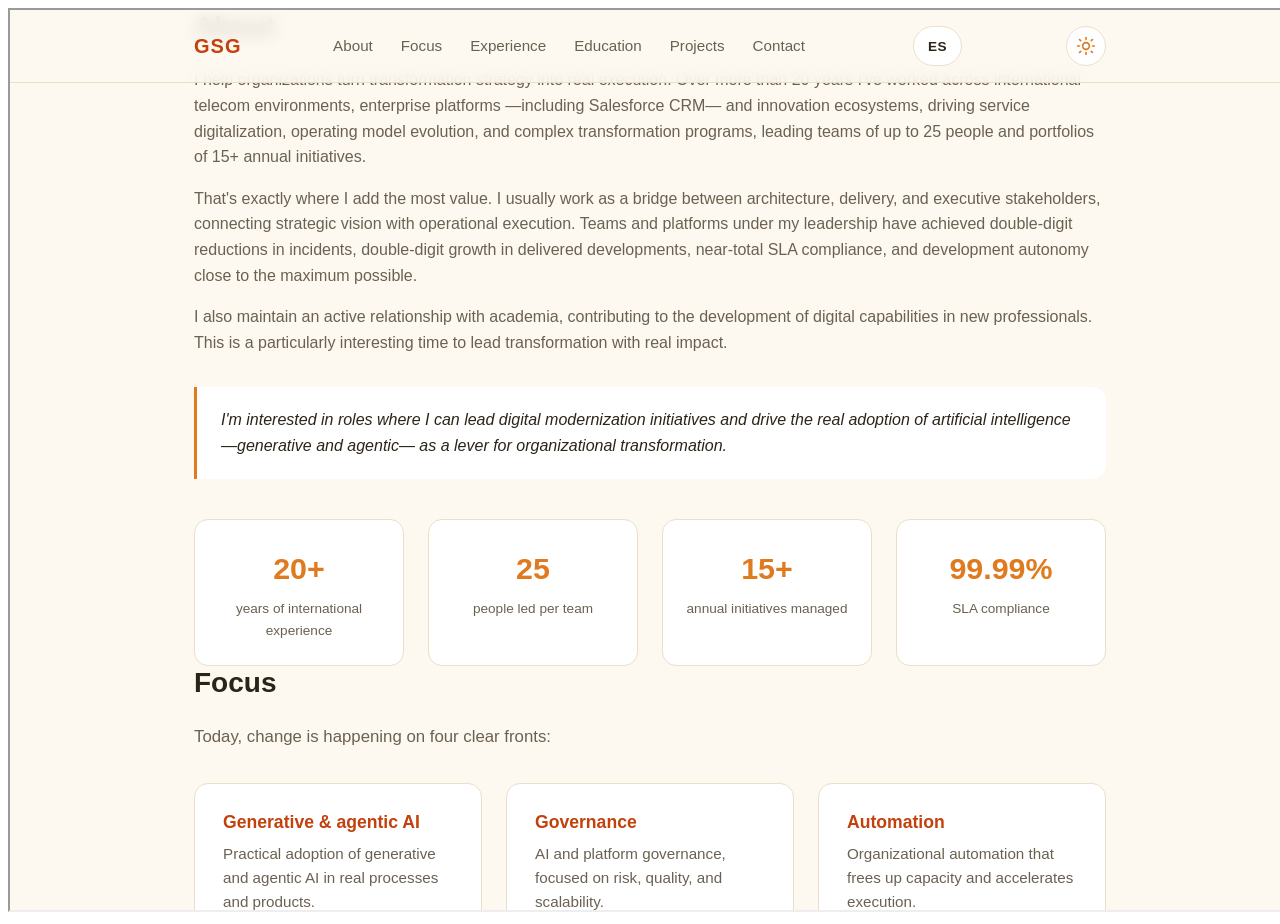
==== tests/smoke-test.html @ b6d68383 "Add ES/EN language toggle, Experience/Education sections from CV, and fix theme init bug" ====
<!DOCTYPE html>
<html>
<head><meta charset="UTF-8"><title>pending</title></head>
<body>
<iframe id="f" src="/index.html" style="width:1280px;height:900px"></iframe>
<script>
document.getElementById('f').addEventListener('load', () => {
  const results = [];
  const check = (name, pass) => results.push({ name, pass: !!pass });

  try {
    const doc = document.getElementById('f').contentDocument;
    const win = document.getElementById('f').contentWindow;
    const html = doc.documentElement;
    const toggle = doc.getElementById('theme-toggle');

    check('theme-toggle button exists', toggle);
    check('data-theme set on initial load', html.getAttribute('data-theme'));

    const before = html.getAttribute('data-theme');
    toggle.click();
    const after = html.getAttribute('data-theme');
    check('click flips data-theme', before !== after);
    check('aria-pressed matches dark state', toggle.getAttribute('aria-pressed') === String(after === 'dark'));
    check('theme choice persisted to localStorage', win.localStorage.getItem('theme') === after);

    toggle.click();
    check('second click flips back', html.getAttribute('data-theme') === before);

    const navToggle = doc.getElementById('nav-toggle');
    const navLinks = doc.querySelector('.nav-links');
    check('nav-toggle exists', navToggle);
    navToggle.click();
    check('mobile nav opens on click', navLinks.classList.contains('open'));
    navLinks.querySelector('a').click();
    check('mobile nav closes after link click', !navLinks.classList.contains('open'));

    const img = doc.querySelector('.hero-photo img');
    check('hero image loaded', img && img.complete && img.naturalWidth > 0);

    const year = doc.getElementById('year').textContent;
    check('footer year populated', /^\d{4}$/.test(year));

    ['about', 'focus', 'experience', 'education', 'projects', 'contact'].forEach(id => {
      check(`section #${id} exists`, doc.getElementById(id));
    });

    const langToggle = doc.getElementById('lang-toggle');
    const aboutTitle = doc.querySelector('[data-i18n="about.title"]');
    check('lang-toggle exists', langToggle);

    const langBefore = html.getAttribute('lang');
    const textBefore = aboutTitle.textContent;
    langToggle.click();
    const langAfter = html.getAttribute('lang');
    check('click flips html[lang]', langBefore !== langAfter);
    check('translated text changes on lang switch', aboutTitle.textContent !== textBefore);
    check('lang persisted to localStorage', win.localStorage.getItem('lang') === langAfter);

    langToggle.click();
    check('second click flips lang back', html.getAttribute('lang') === langBefore);
    check('translated text restored', aboutTitle.textContent === textBefore);

    check('timeline has 6 entries', doc.querySelectorAll('.timeline-item').length === 6);
    check('education has 4 entries', doc.querySelectorAll('.education-card').length === 4);

    const allPass = results.every(r => r.pass);
    document.title = (allPass ? 'ALL_PASS' : 'SOME_FAIL') + ' :: ' + JSON.stringify(results);
  } catch (e) {
    document.title = 'ERROR :: ' + e.message;
  }
});
</script>
</body>
</html>
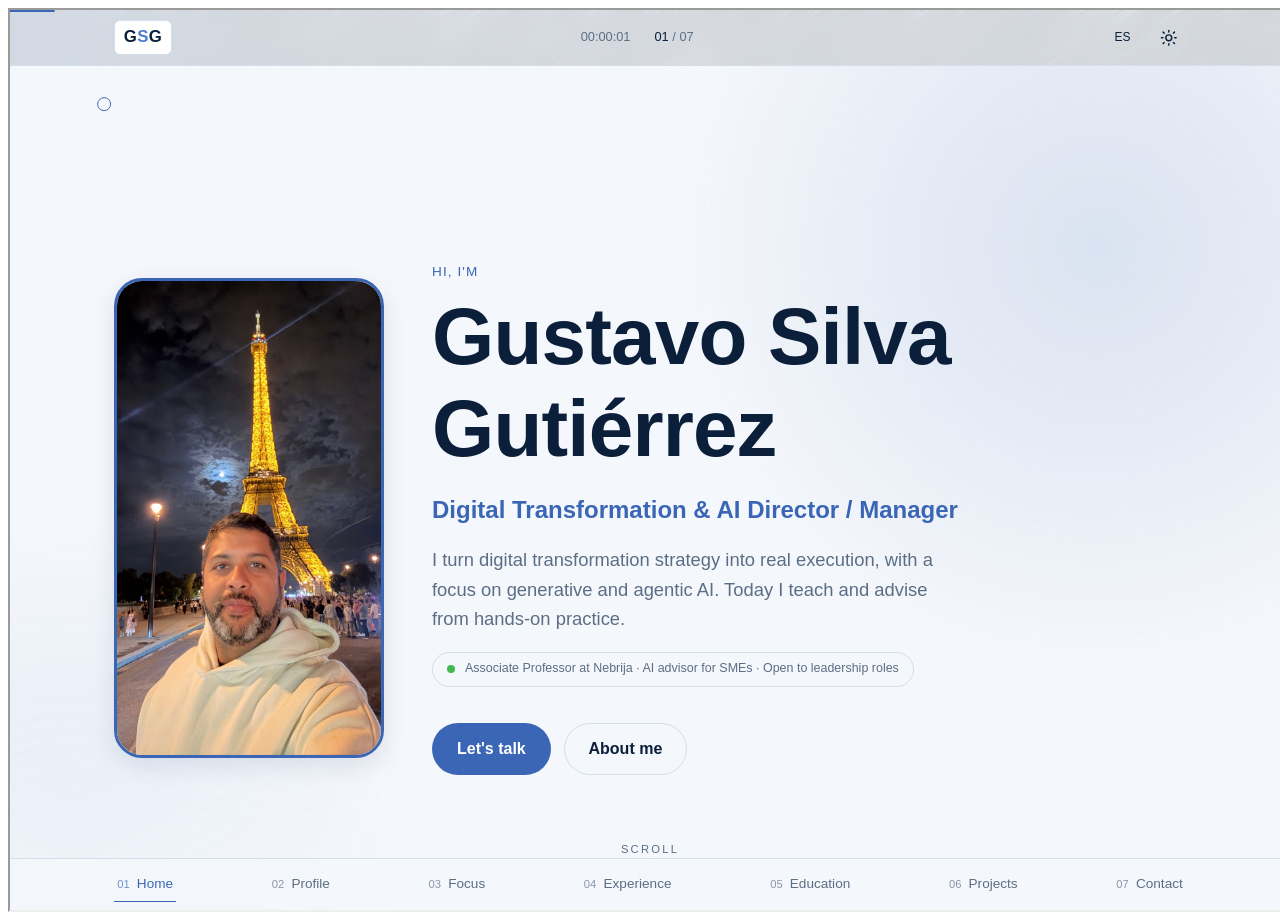
==== commit 25a20fbb: "Redesign portfolio: editorial layout, brand palette, real photo bands, CV 2026 content - Editorial m" ====
--- a/tests/smoke-test.html
+++ b/tests/smoke-test.html
@@ -61,7 +61,33 @@
     check('second click flips lang back', html.getAttribute('lang') === langBefore);
     check('translated text restored', aboutTitle.textContent === textBefore);
 
-    check('timeline has 6 entries', doc.querySelectorAll('.timeline-item').length === 6);
+    check('hero photo is the profile asset', img && /gustavo-profile\.jpg/.test(img.getAttribute('src')));
+    check('hero photo shows full body 270x480 (9:16, no distortion)', img && Math.round(img.getBoundingClientRect().width) === 270 && Math.round(img.getBoundingClientRect().height) === 480 && Math.abs(img.naturalWidth / img.naturalHeight - 270 / 480) < 0.01);
+    check('panels use 85vh min-height (-15% spacing), hero 100vh', (() => { const h = win.innerHeight; const p = Math.round(doc.getElementById('about').getBoundingClientRect().height); return p >= Math.round(h * 0.85) && Math.round(doc.getElementById('home').getBoundingClientRect().height) >= h; })());
+    check('hero photo is a rounded square, not a circle', img && parseFloat(win.getComputedStyle(img).borderTopLeftRadius) > 0 && win.getComputedStyle(img).borderTopLeftRadius !== '50%');
+    check('Arial is the body font', /Arial/.test(win.getComputedStyle(doc.body).fontFamily));
+    check('Arial is the heading font', /Arial/.test(win.getComputedStyle(doc.querySelector('h1')).fontFamily));
+    check('brand logo badge has blue S', doc.querySelector('.logo .s'));
+    check('brand navy applied in dark theme', (() => { toggle.click(); const bg = win.getComputedStyle(doc.documentElement).getPropertyValue('--bg').trim().toLowerCase(); const dark = html.getAttribute('data-theme') === 'dark'; toggle.click(); return dark ? bg === '#0b1f3a' : true; })());
+    const bandImgs = [...doc.querySelectorAll('.band .band-img')];
+    check('7 photo bands (hero top + 6 between sections)', bandImgs.length === 7);
+    check('bands sit between every pair of sections', [...doc.querySelectorAll('main > *')].map(n => n.tagName === 'FIGURE' ? 'F' : 'S').join('') === 'FSFSFSFSFSFSFS');
+    check('no visible image names or numbering (no figcaption)', doc.querySelectorAll('figcaption, .band-cap').length === 0 && !/Fig\.|FIG\./.test(doc.body.innerText));
+    check('credits footer links to CREDITS.md and names CC BY authors', !!doc.querySelector('.site-footer a[href$="CREDITS.md"]') && /Lewinsky/.test(doc.querySelector('.site-footer').textContent) && /AtterseeMM/.test(doc.querySelector('.site-footer').textContent));
+    check('every band photo has an alt text', bandImgs.every(i => (i.getAttribute('alt') || '').length > 10));
+    check('top band photo loaded (real photo, not drawing)', bandImgs[0].complete && bandImgs[0].naturalWidth >= 1500);
+    check('band photos are jpg files', bandImgs.every(i => /\.jpg(\?|$)/.test(i.getAttribute('src'))));
+    check('no SVG illustrations left (only UI icons)', doc.querySelectorAll('main svg:not(.icon)').length === 0);
+    const heroEl = doc.getElementById('home');
+    heroEl.dispatchEvent(new win.PointerEvent('pointermove', { clientX: 100, clientY: 100, bubbles: true }));
+    check('portrait is fixed: no tilt on pointer move', img && img.style.transform === '');
+    const lang0 = html.getAttribute('lang');
+    const alt0 = bandImgs[0].getAttribute('alt');
+    langToggle.click();
+    check('band alt text translates with language', bandImgs[0].getAttribute('alt') !== alt0);
+    langToggle.click();
+    check('lang restored after band alt check', html.getAttribute('lang') === lang0);
+    check('experience carousel has 8 entries', doc.querySelectorAll('#exp-track .job').length === 8);
     check('education has 4 entries', doc.querySelectorAll('.education-card').length === 4);
 
     const allPass = results.every(r => r.pass);
